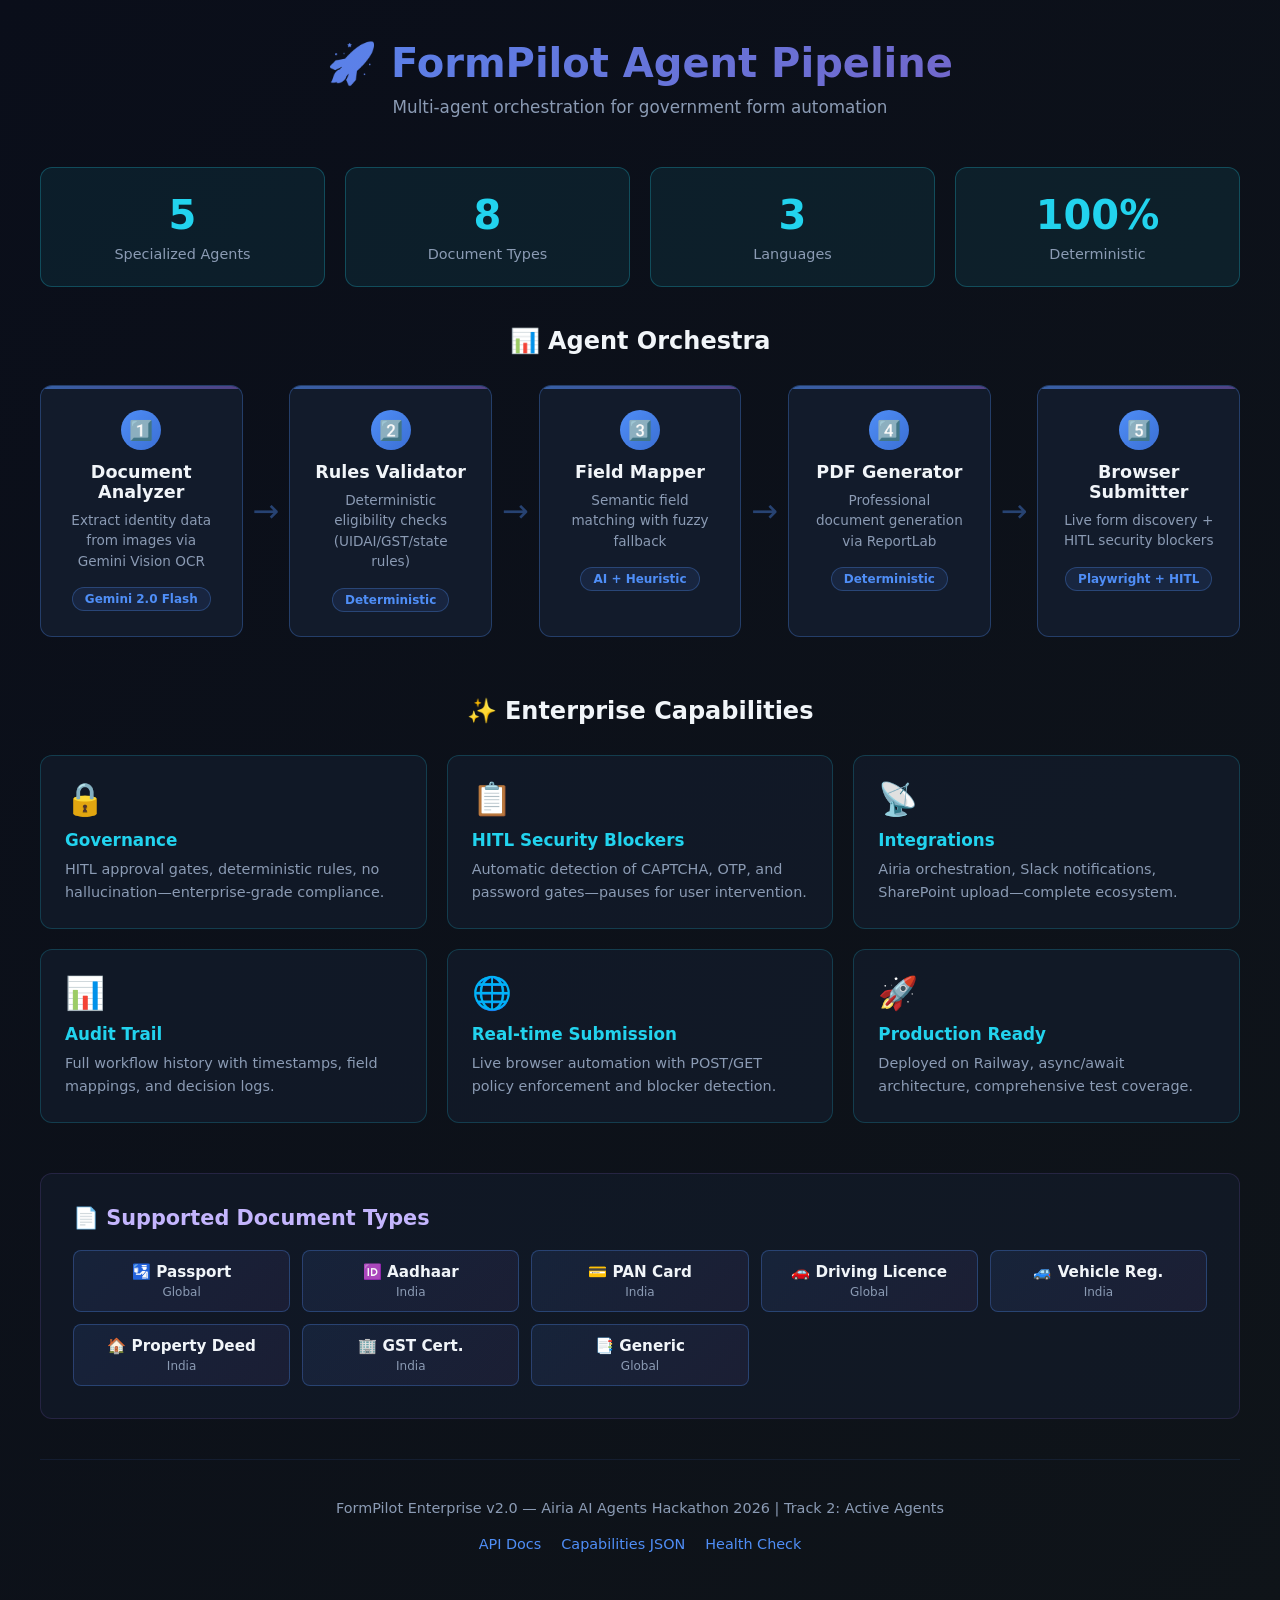
==== backend/static/dashboard.html @ 9f81ade4 "feat: Add premium landing page explainer, HITL browser automation, and demo endpoints - Add animated" ====
<!DOCTYPE html>
<html lang="en">
<head>
  <meta charset="UTF-8" />
  <meta name="viewport" content="width=device-width, initial-scale=1.0" />
  <title>FormPilot — Agent Pipeline Dashboard</title>
  <style>
    * {
      margin: 0;
      padding: 0;
      box-sizing: border-box;
    }

    body {
      background: linear-gradient(135deg, #0a0e1a 0%, #0f1419 100%);
      color: #f1f5f9;
      font-family: "Inter", system-ui, -apple-system, sans-serif;
      min-height: 100vh;
      padding: 40px 20px;
    }

    .container {
      max-width: 1200px;
      margin: 0 auto;
    }

    header {
      text-align: center;
      margin-bottom: 50px;
    }

    h1 {
      font-size: 2.5rem;
      margin-bottom: 10px;
      background: linear-gradient(135deg, #4f8ef7, #7c5cbf);
      -webkit-background-clip: text;
      -webkit-text-fill-color: transparent;
      background-clip: text;
    }

    .subtitle {
      color: #8b9bb4;
      font-size: 1.05rem;
    }

    /* ============ PIPELINE SECTION ============ */
    .pipeline {
      display: flex;
      gap: 20px;
      margin-bottom: 60px;
      flex-wrap: wrap;
      justify-content: center;
    }

    .agent-box {
      flex: 1;
      min-width: 200px;
      max-width: 280px;
      background: rgba(20, 30, 48, 0.8);
      border: 1px solid rgba(79, 142, 247, 0.3);
      border-radius: 12px;
      padding: 24px;
      text-align: center;
      transition: all 0.3s ease;
      position: relative;
      overflow: hidden;
    }

    .agent-box::before {
      content: "";
      position: absolute;
      top: 0;
      left: 0;
      right: 0;
      height: 3px;
      background: linear-gradient(90deg, #4f8ef7, #7c5cbf);
      opacity: 0.6;
    }

    .agent-box:hover {
      border-color: rgba(79, 142, 247, 0.6);
      transform: translateY(-4px);
      box-shadow: 0 12px 40px rgba(79, 142, 247, 0.15);
    }

    .agent-num {
      display: inline-flex;
      align-items: center;
      justify-content: center;
      width: 40px;
      height: 40px;
      background: linear-gradient(135deg, #4f8ef7, #3b6fd4);
      border-radius: 50%;
      font-size: 1.2rem;
      font-weight: 700;
      margin-bottom: 12px;
    }

    .agent-name {
      font-size: 1.1rem;
      font-weight: 700;
      margin-bottom: 8px;
    }

    .agent-desc {
      font-size: 0.85rem;
      color: #8b9bb4;
      line-height: 1.5;
      margin-bottom: 16px;
    }

    .agent-model {
      display: inline-block;
      background: rgba(79, 142, 247, 0.1);
      border: 1px solid rgba(79, 142, 247, 0.3);
      color: #4f8ef7;
      padding: 4px 12px;
      border-radius: 12px;
      font-size: 0.75rem;
      font-weight: 600;
    }

    .arrow {
      display: flex;
      align-items: center;
      justify-content: center;
      font-size: 2rem;
      color: rgba(79, 142, 247, 0.4);
      margin: 0 -10px;
    }

    @media (max-width: 768px) {
      .arrow {
        transform: rotate(90deg);
        margin: -10px 0;
      }
    }

    /* ============ CAPABILITIES GRID ============ */
    .capabilities-title {
      font-size: 1.5rem;
      font-weight: 700;
      margin-bottom: 30px;
      text-align: center;
    }

    .capabilities-grid {
      display: grid;
      grid-template-columns: repeat(auto-fit, minmax(300px, 1fr));
      gap: 20px;
      margin-bottom: 50px;
    }

    .capability-card {
      background: rgba(20, 30, 48, 0.6);
      border: 1px solid rgba(34, 211, 238, 0.2);
      border-radius: 12px;
      padding: 24px;
      transition: all 0.3s ease;
    }

    .capability-card:hover {
      border-color: rgba(34, 211, 238, 0.5);
      background: rgba(20, 30, 48, 0.8);
    }

    .capability-icon {
      font-size: 2rem;
      margin-bottom: 12px;
    }

    .capability-card h3 {
      font-size: 1.05rem;
      margin-bottom: 8px;
      color: #22d3ee;
    }

    .capability-card p {
      font-size: 0.9rem;
      color: #8b9bb4;
      line-height: 1.6;
    }

    /* ============ DOC TYPES SECTION ============ */
    .doc-types-section {
      background: rgba(20, 30, 48, 0.5);
      border: 1px solid rgba(124, 92, 191, 0.2);
      border-radius: 12px;
      padding: 32px;
      margin-bottom: 40px;
    }

    .doc-types-section h3 {
      font-size: 1.3rem;
      margin-bottom: 20px;
      color: #c4b5fd;
    }

    .doc-types-grid {
      display: grid;
      grid-template-columns: repeat(auto-fit, minmax(180px, 1fr));
      gap: 12px;
    }

    .doc-type-badge {
      background: linear-gradient(135deg, rgba(79, 142, 247, 0.1), rgba(124, 92, 191, 0.1));
      border: 1px solid rgba(79, 142, 247, 0.3);
      border-radius: 8px;
      padding: 12px 16px;
      text-align: center;
      transition: all 0.2s ease;
      cursor: default;
    }

    .doc-type-badge:hover {
      border-color: rgba(79, 142, 247, 0.6);
      background: linear-gradient(135deg, rgba(79, 142, 247, 0.15), rgba(124, 92, 191, 0.15));
    }

    .doc-type-name {
      font-size: 0.95rem;
      font-weight: 600;
      margin-bottom: 4px;
    }

    .doc-type-region {
      font-size: 0.75rem;
      color: #8b9bb4;
    }

    /* ============ STATS ============ */
    .stats {
      display: grid;
      grid-template-columns: repeat(auto-fit, minmax(200px, 1fr));
      gap: 20px;
      margin-bottom: 40px;
    }

    .stat {
      background: rgba(34, 211, 238, 0.08);
      border: 1px solid rgba(34, 211, 238, 0.25);
      border-radius: 12px;
      padding: 24px;
      text-align: center;
    }

    .stat-value {
      font-size: 2.5rem;
      font-weight: 700;
      color: #22d3ee;
      margin-bottom: 8px;
    }

    .stat-label {
      font-size: 0.9rem;
      color: #8b9bb4;
    }

    /* ============ FOOTER ============ */
    footer {
      text-align: center;
      padding: 40px 20px;
      border-top: 1px solid rgba(79, 142, 247, 0.1);
      color: #8b9bb4;
      font-size: 0.9rem;
    }

    .footer-links {
      display: flex;
      gap: 20px;
      justify-content: center;
      margin-top: 20px;
      flex-wrap: wrap;
    }

    .footer-links a {
      color: #4f8ef7;
      text-decoration: none;
      transition: color 0.2s;
    }

    .footer-links a:hover {
      color: #22d3ee;
    }

    /* ============ ANIMATIONS ============ */
    @keyframes fadeUp {
      from {
        opacity: 0;
        transform: translateY(20px);
      }
      to {
        opacity: 1;
        transform: translateY(0);
      }
    }

    .agent-box {
      animation: fadeUp 0.6s ease forwards;
    }

    .agent-box:nth-child(1) { animation-delay: 0.1s; }
    .agent-box:nth-child(2) { animation-delay: 0.2s; }
    .agent-box:nth-child(3) { animation-delay: 0.3s; }
    .agent-box:nth-child(4) { animation-delay: 0.4s; }
    .agent-box:nth-child(5) { animation-delay: 0.5s; }

    .capability-card {
      animation: fadeUp 0.6s ease forwards;
    }

    .capability-card:nth-child(1) { animation-delay: 0.1s; }
    .capability-card:nth-child(2) { animation-delay: 0.2s; }
    .capability-card:nth-child(3) { animation-delay: 0.3s; }
  </style>
</head>
<body>
  <div class="container">
    <header>
      <h1>🚀 FormPilot Agent Pipeline</h1>
      <p class="subtitle">Multi-agent orchestration for government form automation</p>
    </header>

    <!-- STATS -->
    <div class="stats">
      <div class="stat">
        <div class="stat-value">5</div>
        <div class="stat-label">Specialized Agents</div>
      </div>
      <div class="stat">
        <div class="stat-value">8</div>
        <div class="stat-label">Document Types</div>
      </div>
      <div class="stat">
        <div class="stat-value">3</div>
        <div class="stat-label">Languages</div>
      </div>
      <div class="stat">
        <div class="stat-value">100%</div>
        <div class="stat-label">Deterministic</div>
      </div>
    </div>

    <!-- AGENT PIPELINE -->
    <h2 class="capabilities-title">📊 Agent Orchestra</h2>
    <div class="pipeline">
      <div class="agent-box">
        <div class="agent-num">1️⃣</div>
        <div class="agent-name">Document Analyzer</div>
        <div class="agent-desc">Extract identity data from images via Gemini Vision OCR</div>
        <div class="agent-model">Gemini 2.0 Flash</div>
      </div>

      <div class="arrow">→</div>

      <div class="agent-box">
        <div class="agent-num">2️⃣</div>
        <div class="agent-name">Rules Validator</div>
        <div class="agent-desc">Deterministic eligibility checks (UIDAI/GST/state rules)</div>
        <div class="agent-model">Deterministic</div>
      </div>

      <div class="arrow">→</div>

      <div class="agent-box">
        <div class="agent-num">3️⃣</div>
        <div class="agent-name">Field Mapper</div>
        <div class="agent-desc">Semantic field matching with fuzzy fallback</div>
        <div class="agent-model">AI + Heuristic</div>
      </div>

      <div class="arrow">→</div>

      <div class="agent-box">
        <div class="agent-num">4️⃣</div>
        <div class="agent-name">PDF Generator</div>
        <div class="agent-desc">Professional document generation via ReportLab</div>
        <div class="agent-model">Deterministic</div>
      </div>

      <div class="arrow">→</div>

      <div class="agent-box">
        <div class="agent-num">5️⃣</div>
        <div class="agent-name">Browser Submitter</div>
        <div class="agent-desc">Live form discovery + HITL security blockers</div>
        <div class="agent-model">Playwright + HITL</div>
      </div>
    </div>

    <!-- CAPABILITIES -->
    <h2 class="capabilities-title">✨ Enterprise Capabilities</h2>
    <div class="capabilities-grid">
      <div class="capability-card">
        <div class="capability-icon">🔒</div>
        <h3>Governance</h3>
        <p>HITL approval gates, deterministic rules, no hallucination—enterprise-grade compliance.</p>
      </div>
      <div class="capability-card">
        <div class="capability-icon">📋</div>
        <h3>HITL Security Blockers</h3>
        <p>Automatic detection of CAPTCHA, OTP, and password gates—pauses for user intervention.</p>
      </div>
      <div class="capability-card">
        <div class="capability-icon">📡</div>
        <h3>Integrations</h3>
        <p>Airia orchestration, Slack notifications, SharePoint upload—complete ecosystem.</p>
      </div>
      <div class="capability-card">
        <div class="capability-icon">📊</div>
        <h3>Audit Trail</h3>
        <p>Full workflow history with timestamps, field mappings, and decision logs.</p>
      </div>
      <div class="capability-card">
        <div class="capability-icon">🌐</div>
        <h3>Real-time Submission</h3>
        <p>Live browser automation with POST/GET policy enforcement and blocker detection.</p>
      </div>
      <div class="capability-card">
        <div class="capability-icon">🚀</div>
        <h3>Production Ready</h3>
        <p>Deployed on Railway, async/await architecture, comprehensive test coverage.</p>
      </div>
    </div>

    <!-- DOCUMENT TYPES -->
    <div class="doc-types-section">
      <h3>📄 Supported Document Types</h3>
      <div class="doc-types-grid">
        <div class="doc-type-badge">
          <div class="doc-type-name">🛂 Passport</div>
          <div class="doc-type-region">Global</div>
        </div>
        <div class="doc-type-badge">
          <div class="doc-type-name">🆔 Aadhaar</div>
          <div class="doc-type-region">India</div>
        </div>
        <div class="doc-type-badge">
          <div class="doc-type-name">💳 PAN Card</div>
          <div class="doc-type-region">India</div>
        </div>
        <div class="doc-type-badge">
          <div class="doc-type-name">🚗 Driving Licence</div>
          <div class="doc-type-region">Global</div>
        </div>
        <div class="doc-type-badge">
          <div class="doc-type-name">🚙 Vehicle Reg.</div>
          <div class="doc-type-region">India</div>
        </div>
        <div class="doc-type-badge">
          <div class="doc-type-name">🏠 Property Deed</div>
          <div class="doc-type-region">India</div>
        </div>
        <div class="doc-type-badge">
          <div class="doc-type-name">🏢 GST Cert.</div>
          <div class="doc-type-region">India</div>
        </div>
        <div class="doc-type-badge">
          <div class="doc-type-name">📑 Generic</div>
          <div class="doc-type-region">Global</div>
        </div>
      </div>
    </div>

    <footer>
      <p>FormPilot Enterprise v2.0 — Airia AI Agents Hackathon 2026 | Track 2: Active Agents</p>
      <div class="footer-links">
        <a href="/docs">API Docs</a>
        <a href="/api/demo/capabilities">Capabilities JSON</a>
        <a href="/health">Health Check</a>
      </div>
    </footer>
  </div>
</body>
</html>
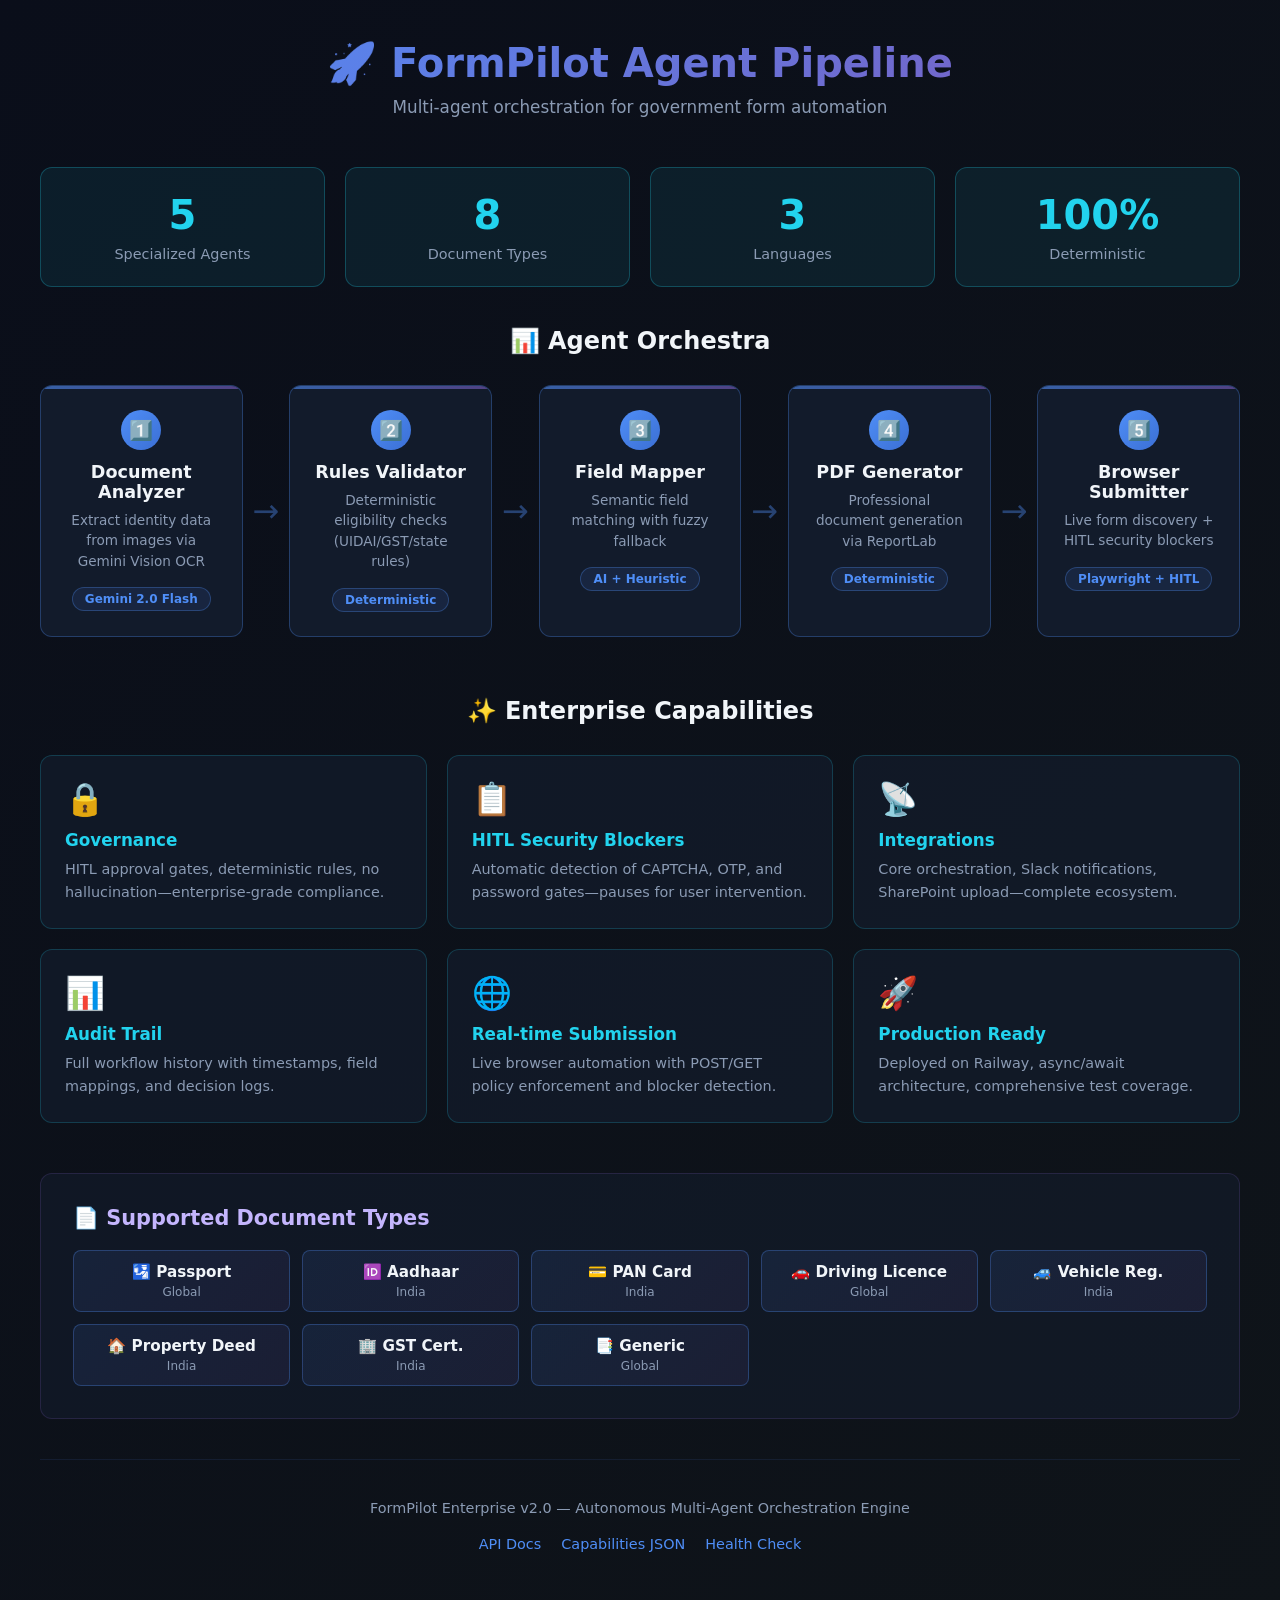
==== commit 816a5c7e: "feat: configure docker and cloud build trigger for GCP Cloud Run deployment" ====
--- a/backend/static/dashboard.html
+++ b/backend/static/dashboard.html
@@ -404,7 +404,7 @@
       <div class="capability-card">
         <div class="capability-icon">📡</div>
         <h3>Integrations</h3>
-        <p>Airia orchestration, Slack notifications, SharePoint upload—complete ecosystem.</p>
+        <p>Core orchestration, Slack notifications, SharePoint upload—complete ecosystem.</p>
       </div>
       <div class="capability-card">
         <div class="capability-icon">📊</div>
@@ -463,7 +463,7 @@
     </div>
 
     <footer>
-      <p>FormPilot Enterprise v2.0 — Airia AI Agents Hackathon 2026 | Track 2: Active Agents</p>
+      <p>FormPilot Enterprise v2.0 — Autonomous Multi-Agent Orchestration Engine</p>
       <div class="footer-links">
         <a href="/docs">API Docs</a>
         <a href="/api/demo/capabilities">Capabilities JSON</a>
